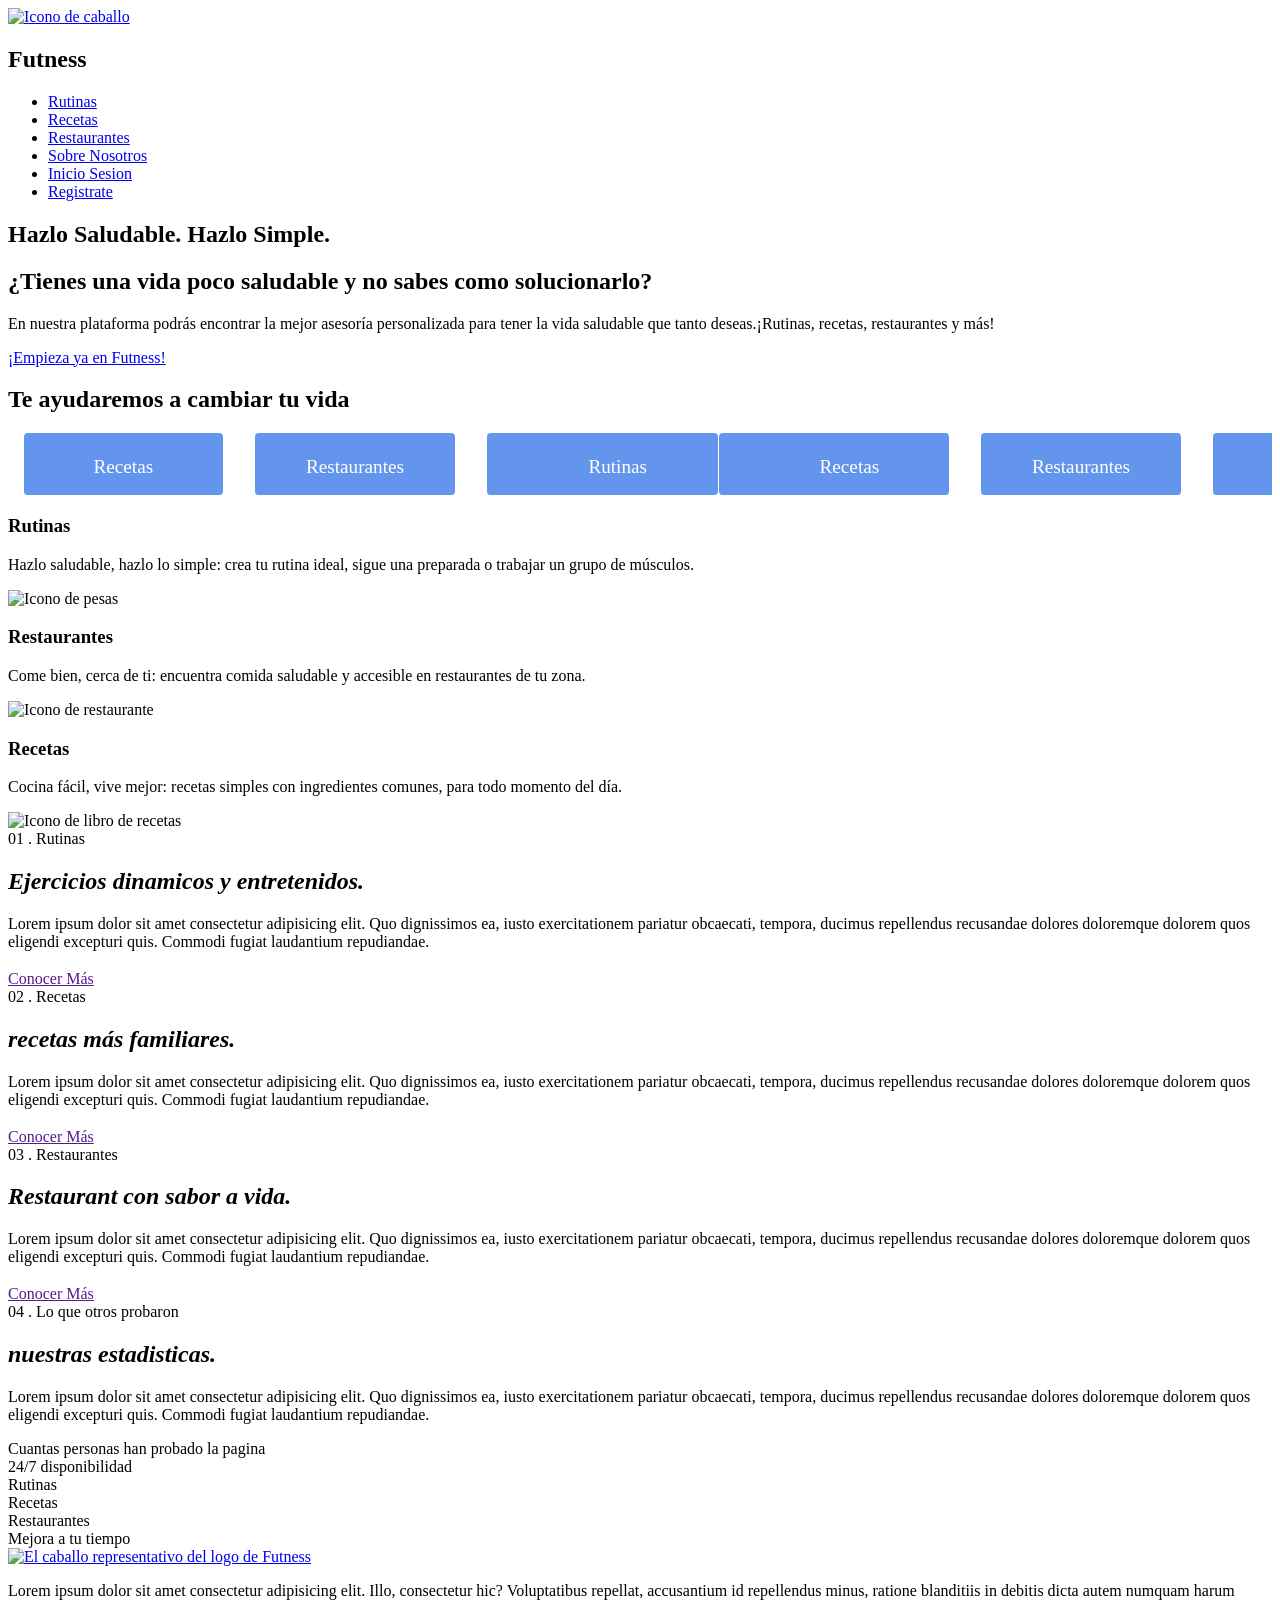
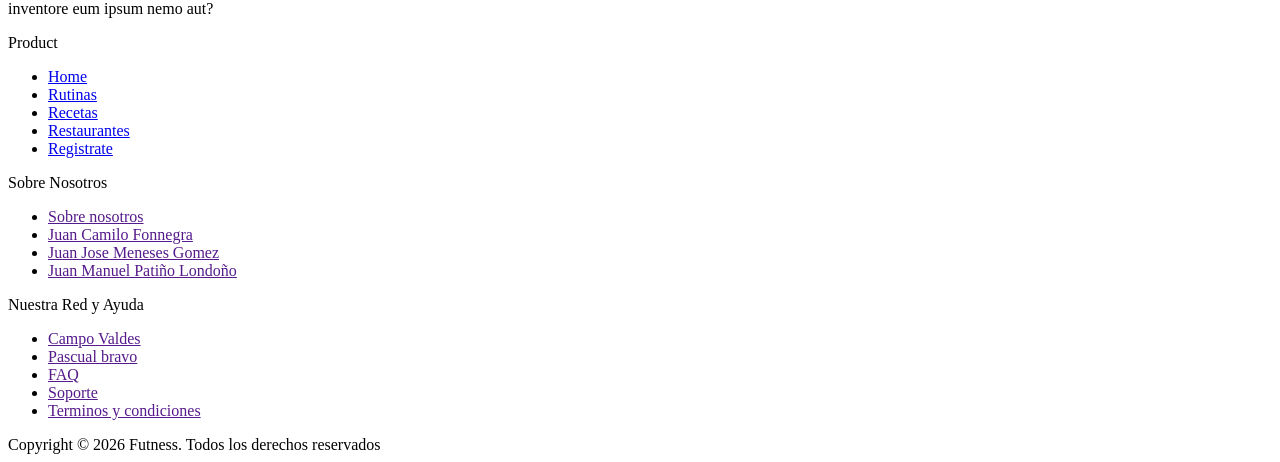
==== index.html @ 652195a5 "feat:añadidos de register se termino la pagina principal y un poco de css" ====
<!doctype html>
<html lang="es">

<head>
    <meta charset="UTF-8" />
    <meta name="viewport" content="width=device-width, initial-scale=1.0" />
    <title>Futness | Hazlo saludable. Hazlo simple.</title>
    <link rel="stylesheet" href="/Styles/global.css"/>
    <link rel="stylesheet" href="caroulseltest.css" />
</head>

<body>
    <header class="main--header">
        <div class="logo">
            <a href="index.html" class="img-logo"><img src="" alt="Icono de caballo" /></a>
            <h2 class="h2-logo">Futness</h2>
        </div>
        <div class="navbar--conteiner">
            <nav class="header--nav">
                <ul class="header--ul">
                    <li class="header--list-item">
                        <a href="#routines" class="header--link">Rutinas</a>
                    </li>
                    <li class="header--list-item">
                        <a href="#recipes" class="header--link">Recetas</a>
                    </li>
                    <li class="header--list-item">
                        <a href="#restaurant" class="header--link">Restaurantes</a>
                    </li>
                    <li class="header--list-item">
                        <a href="#" class="header--link">Sobre Nosotros</a>
                    </li>
                    <li class="header--list-item">
                        <a href="#" class="header--link">Inicio Sesion</a>
                    </li>
                    <li class="header--list-item">
                        <a href="register.html" class="header--link">Registrate</a>
                    </li>
                </ul>
            </nav>
        </div>
    </header>

    <main class="main">
        <section class="hero">
            <div class="hero--conteiner">
                <h1>Hazlo Saludable. Hazlo Simple.</h1>
                <h2 id="swich-question" class="hero--question">
                    ¿Tienes una vida poco saludable y no sabes como solucionarlo?
                </h2>
                <p class="hero--answer">
                    En nuestra plataforma podrás encontrar la mejor asesoría
                    personalizada para tener la vida saludable que tanto
                    deseas.¡Rutinas, recetas, restaurantes y más!
                </p>
                <a href="#" class="hero--register">¡Empieza ya en Futness!</a>
            </div>
            <div class="hero--img">
                <picture> </picture>
            </div>
        </section>

        <section class="features">
            <h2 class="features--title">Te ayudaremos a cambiar tu vida</h2>

            <div class="carousel--container">
                <ul class="carousel--group">
                    <li class="carousel--card">Rutinas</li>
                    <li class="carousel--card">Recetas</li>
                    <li class="carousel--card">Restaurantes</li>
                    <li class="carousel--card">Ejercicio</li>
                    <li class="carousel--card">Calma</li>
                </ul>

                <ul aria-hidden="true" class="carousel--group">
                    <li class="carousel--card">Rutinas</li>
                    <li class="carousel--card">Recetas</li>
                    <li class="carousel--card">Restaurantes</li>
                    <li class="carousel--card">Ejercicio</li>
                    <li class="carousel--card">Calma</li>
                </ul>

                <ul aria-hidden="true" class="carousel--group">
                    <li class="carousel--card">Rutinas</li>
                    <li class="carousel--card">Recetas</li>
                    <li class="carousel--card">Restaurantes</li>
                    <li class="carousel--card">Ejercicio</li>
                    <li class="carousel--card">Calma</li>
                </ul>
                
                <ul aria-hidden="true" class="carousel--group">
                    <li class="carousel--card">Rutinas</li>
                    <li class="carousel--card">Recetas</li>
                    <li class="carousel--card">Restaurantes</li>
                    <li class="carousel--card">Ejercicio</li>
                    <li class="carousel--card">Calma</li>
                </ul>
            </div>

            <article class="features--card">
                <div class="feature--conteiner">
                    <h3 class="feature--title">Rutinas</h3>
                    <p class="feature--description">
                        <span class="features--card_text-span">Hazlo saludable, hazlo lo simple:</span>
                        crea tu rutina ideal, sigue una preparada o trabajar un grupo de
                        músculos.
                    </p>
                    <div class="features--icon">
                        <img src="" alt="Icono de pesas" class="feature--img" />
                    </div>
                </div>
            </article>

            <article class="features--card">
                <div class="feature--conteiner">
                    <h3 class="feature--title">Restaurantes</h3>
                    <p class="feature--description">
                        <span class="features--card_text-span">Come bien, cerca de ti:</span>
                        encuentra comida saludable y accesible en restaurantes de tu zona.
                    </p>
                    <div class="features--icon">
                        <img src="" alt="Icono de restaurante" class="feature--img" />
                    </div>
                </div>
            </article>

            <article class="features--card">
                <div class="feature--conteiner">
                    <h3 class="feature--title">Recetas</h3>
                    <p class="feature--description">
                        <span class="features--card_text-span">Cocina fácil, vive mejor:</span>
                        recetas simples con ingredientes comunes, para todo momento del
                        día.
                    </p>
                    <div class="features--icon">
                        <img src="" alt="Icono de libro de recetas" class="feature--img" />
                    </div>
                </div>
            </article>
        </section>

        <section id="routines" class="Routines">
            <header class="header">
                <div class="title-content">
                    <span></span>
                    01 .
                    Rutinas
                </div>

                <div class="des-section">
                    <h2 class="subtitle">
                        <em>Ejercicios dinamicos y entretenidos.</em>
                    </h2>

                    <p>Lorem ipsum dolor sit amet consectetur adipisicing elit. Quo dignissimos ea, iusto exercitationem
                        pariatur obcaecati, tempora, ducimus repellendus recusandae dolores doloremque dolorem quos
                        eligendi excepturi quis. Commodi fugiat laudantium repudiandae.</p>
                </div>
            </header>

            <div class="content">
                <h3 class=""></h3>
                <a href="" class="link-section">Conocer Más</a>
                <picture>
                    <!-- Agregar imagines -->

                </picture>
            </div>
        </section>

        <section id="recipes" class="Recipes">
            <header class="header">
                <div class="title-content">
                    <span></span>
                    02 .
                    Recetas
                </div>

                <div class="des-section">
                    <h2 class="subtitle">
                        <em>recetas más familiares.</em>
                    </h2>

                    <p>Lorem ipsum dolor sit amet consectetur adipisicing elit. Quo dignissimos ea, iusto exercitationem
                        pariatur obcaecati, tempora, ducimus repellendus recusandae dolores doloremque dolorem quos
                        eligendi excepturi quis. Commodi fugiat laudantium repudiandae.</p>
                </div>
            </header>

            <div class="content">
                <h3 class=""></h3>
                <a href="" class="link-section">Conocer Más</a>
                <picture>
                    <!-- Agregar imagines -->

                </picture>
            </div>
        </section>

        <section id="restaurant" class="Restaurant">
            <header class="header">
                <div class="title-content">
                    <span></span>
                    03 .
                    Restaurantes
                </div>

                <div class="des-section">
                    <h2 class="subtitle">
                        <em>Restaurant con sabor a vida.</em>
                    </h2>

                    <p>Lorem ipsum dolor sit amet consectetur adipisicing elit. Quo dignissimos ea, iusto exercitationem
                        pariatur obcaecati, tempora, ducimus repellendus recusandae dolores doloremque dolorem quos
                        eligendi excepturi quis. Commodi fugiat laudantium repudiandae.</p>
                </div>
            </header>

            <div class="content">
                <h3 class=""></h3>
                <a href="" class="link-section">Conocer Más</a>
                <picture>
                    <!-- Agregar imagines -->
                </picture>
            </div>
        </section>

        <section id="stats" class="Stats">
            <header class="header">
                <div class="title-content">
                    <span></span>
                    04 .
                    Lo que otros probaron
                </div>

                <div class="recipes--des-section">
                    <h2 class="subtitle">
                        <em>nuestras estadisticas.</em>
                    </h2>

                    <p>Lorem ipsum dolor sit amet consectetur adipisicing elit. Quo dignissimos ea, iusto exercitationem
                        pariatur obcaecati, tempora, ducimus repellendus recusandae dolores doloremque dolorem quos
                        eligendi excepturi quis. Commodi fugiat laudantium repudiandae.</p>
                </div>
            </header>

            <div class="stats-grid">
                <div>Cuantas personas han probado la pagina</div>
                <div>24/7 disponibilidad</div>
                <div>Rutinas</div>
                <div>Recetas</div>
                <div>Restaurantes</div>
                <div>Mejora a tu tiempo</div>
            </div>
        </section>
    </main>

    <footer class="main--footer">
        <div class="footer--info">
            <div>
                <a href="index.html"><img src="" alt="El caballo representativo del logo de Futness"></a>
                <p>Lorem ipsum dolor sit amet consectetur adipisicing elit. Illo, consectetur hic? Voluptatibus
                    repellat, accusantium id repellendus minus, ratione blanditiis in debitis dicta autem numquam harum
                    inventore eum ipsum nemo aut?</p>
            </div>
            <div>
                <p>Product</p>
                <ul>
                    <li><a href="#top">Home</a></li>
                    <li><a href="#routines">Rutinas</a></li>
                    <li><a href="#recipes">Recetas</a></li>
                    <li><a href="#restaurant">Restaurantes</a></li>
                    <li><a href="register.html">Registrate</a></li>
                </ul>
            </div>
            <div>
                <p>Sobre Nosotros</p>
                <ul>
                    <li><a href="">Sobre nosotros</a></li>
                    <li><a href="">Juan Camilo Fonnegra</a></li>
                    <li><a href="">Juan Jose Meneses Gomez</a></li>
                    <li><a href="">Juan Manuel Patiño Londoño</a></li>
                </ul>
            </div>
            <div>
                <p>Nuestra Red y Ayuda</p>
                <ul>
                    <li><a href="">Campo Valdes</a></li>
                    <li><a href="">Pascual bravo</a></li>
                    <li><a href="">FAQ</a></li>
                    <li><a href="">Soporte</a></li>
                    <li><a href="">Terminos y condiciones</a></li>
                </ul>
            </div>
        </div>
        <div class="footer--copyright">Copyright © 2026 Futness. Todos los derechos reservados</div>
    </footer>
</body>

</html>
---- caroulseltest.css ----
html{
    scroll-behavior: smooth;
}

.carousel--container{
    margin: 20px auto;
    width: 100%;
    display: flex;
    overflow-x: auto;
}

.carousel--container::-webkit-scrollbar {
    display: none;
}

.carousel--group{
    display: flex;
    align-items: center;
    justify-content: center;
    gap: 2em;
    margin: 0;
    padding: 0;
    animation: spin 30s linear infinite;
    padding-right: 2em;
}

.carousel--card{
    flex: 0 0 8em;
    display: block;
    height: .8em;
    padding: 1.2em;
    background-color: cornflowerblue;
    font-size: 1.2em;
    border-radius: .2em;
    text-align: center;
    align-items: center;
    color: white;
}

@keyframes spin {
    0% {
        transform: translateX(0);
    }
    100% {
        transform: translateX(-100%);
    }
}
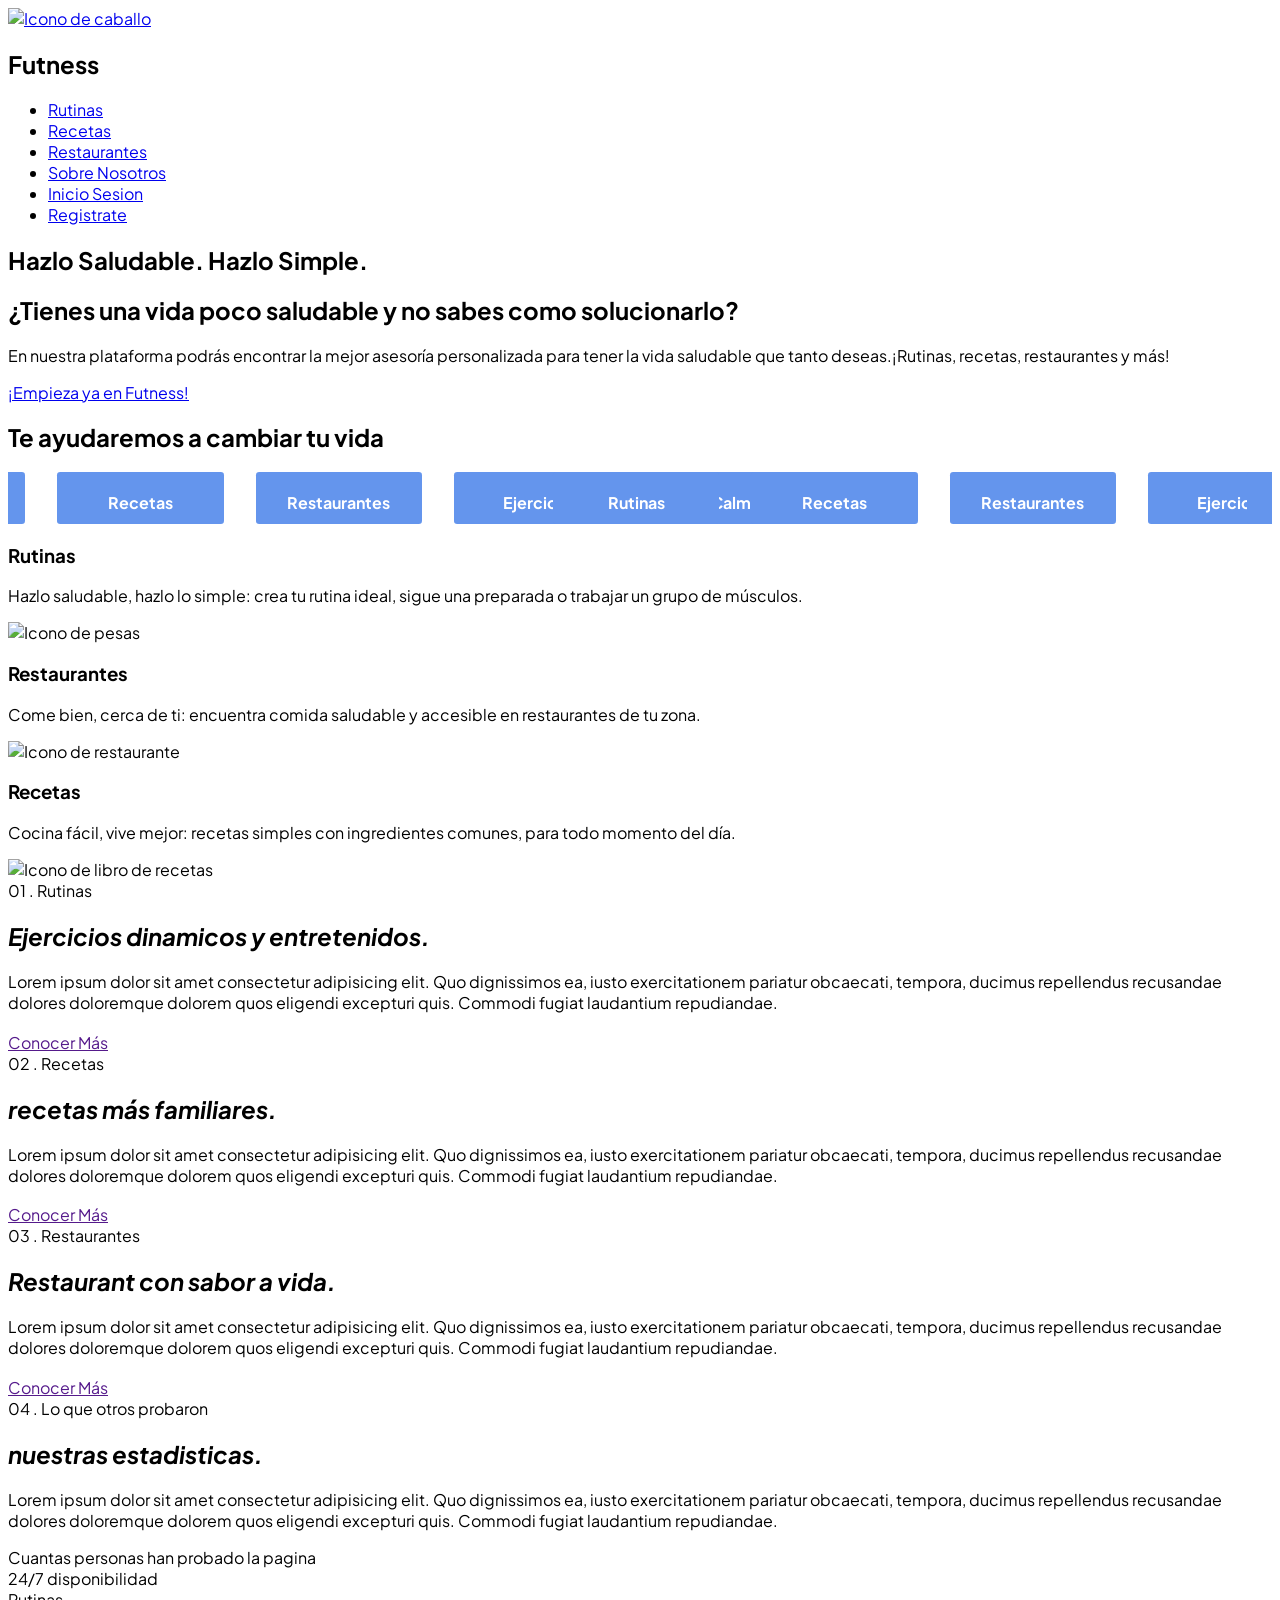
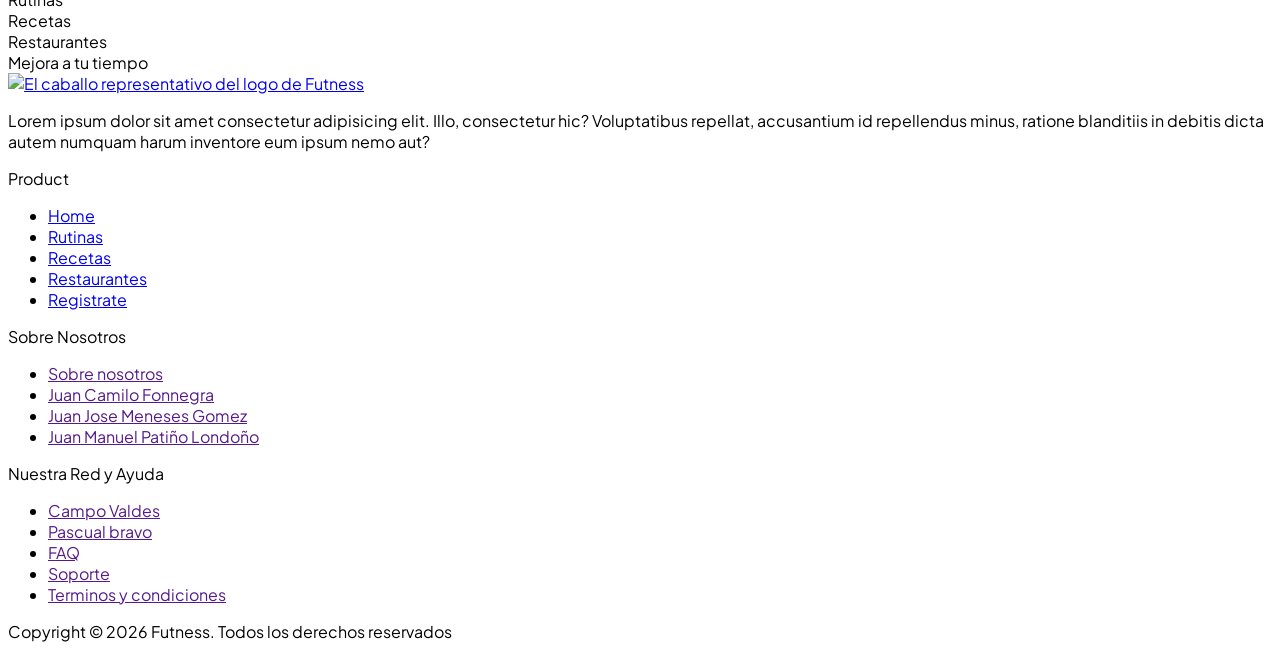
==== commit 58afecf2: "feat: terminar login" ====
--- a/index.html
+++ b/index.html
@@ -31,7 +31,7 @@
                         <a href="#" class="header--link">Sobre Nosotros</a>
                     </li>
                     <li class="header--list-item">
-                        <a href="#" class="header--link">Inicio Sesion</a>
+                        <a href="login.html" class="header--link">Inicio Sesion</a>
                     </li>
                     <li class="header--list-item">
                         <a href="register.html" class="header--link">Registrate</a>
@@ -53,7 +53,7 @@
                     personalizada para tener la vida saludable que tanto
                     deseas.¡Rutinas, recetas, restaurantes y más!
                 </p>
-                <a href="#" class="hero--register">¡Empieza ya en Futness!</a>
+                <a href="register.html" class="hero--register">¡Empieza ya en Futness!</a>
             </div>
             <div class="hero--img">
                 <picture> </picture>
--- a/Styles/global.css
+++ b/Styles/global.css
@@ -0,0 +1,6 @@
+@import url('https://fonts.googleapis.com/css2?family=Plus+Jakarta+Sans:ital,wght@0,200..800;1,200..800&family=Tajawal:wght@200;300;400;500;700;800;900&display=swap');
+
+*{
+    box-sizing: border-box;
+    font-family: 'Plus Jakarta Sans';
+}
--- a/caroulseltest.css
+++ b/caroulseltest.css
@@ -30,11 +30,13 @@
     height: .8em;
     padding: 1.2em;
     background-color: cornflowerblue;
-    font-size: 1.2em;
+    font-size: 1em;
     border-radius: .2em;
     text-align: center;
     align-items: center;
     color: white;
+    box-sizing: content-box;
+    font-weight: bold;
 }
 
 @keyframes spin {
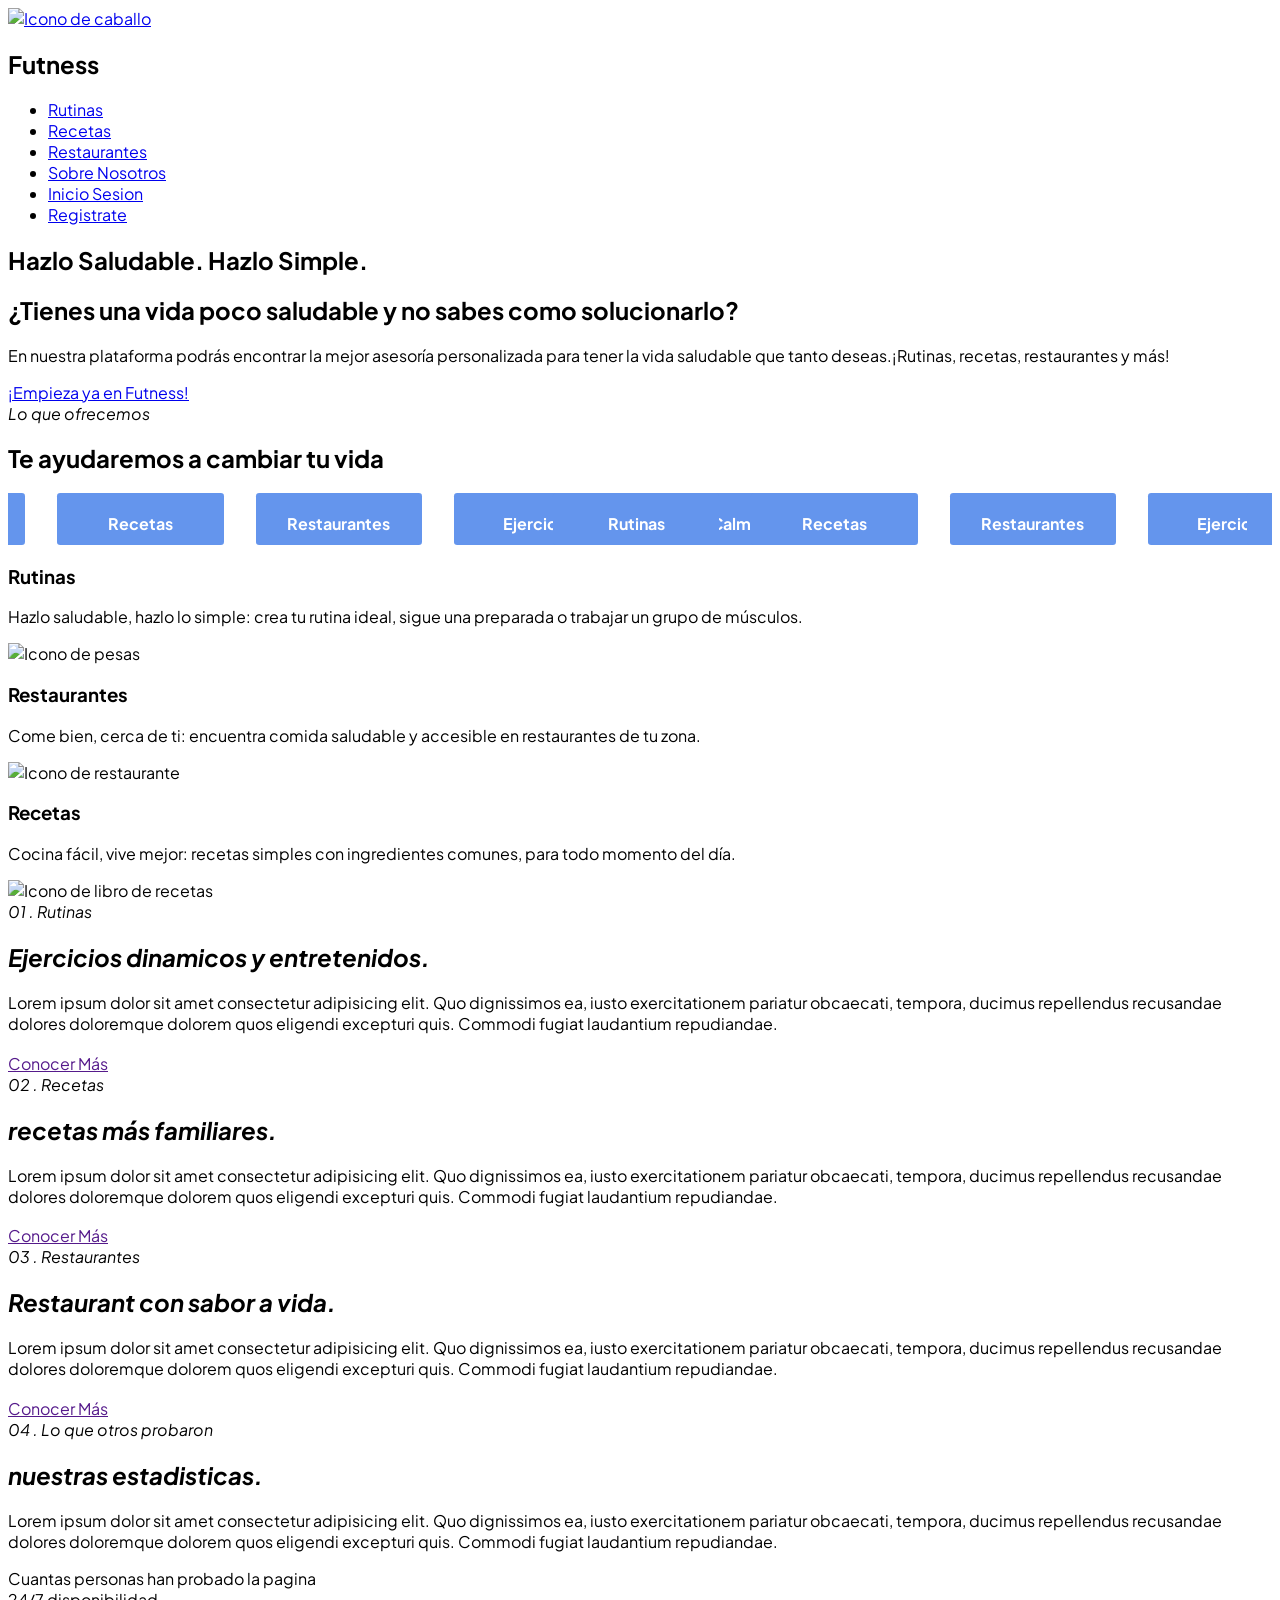
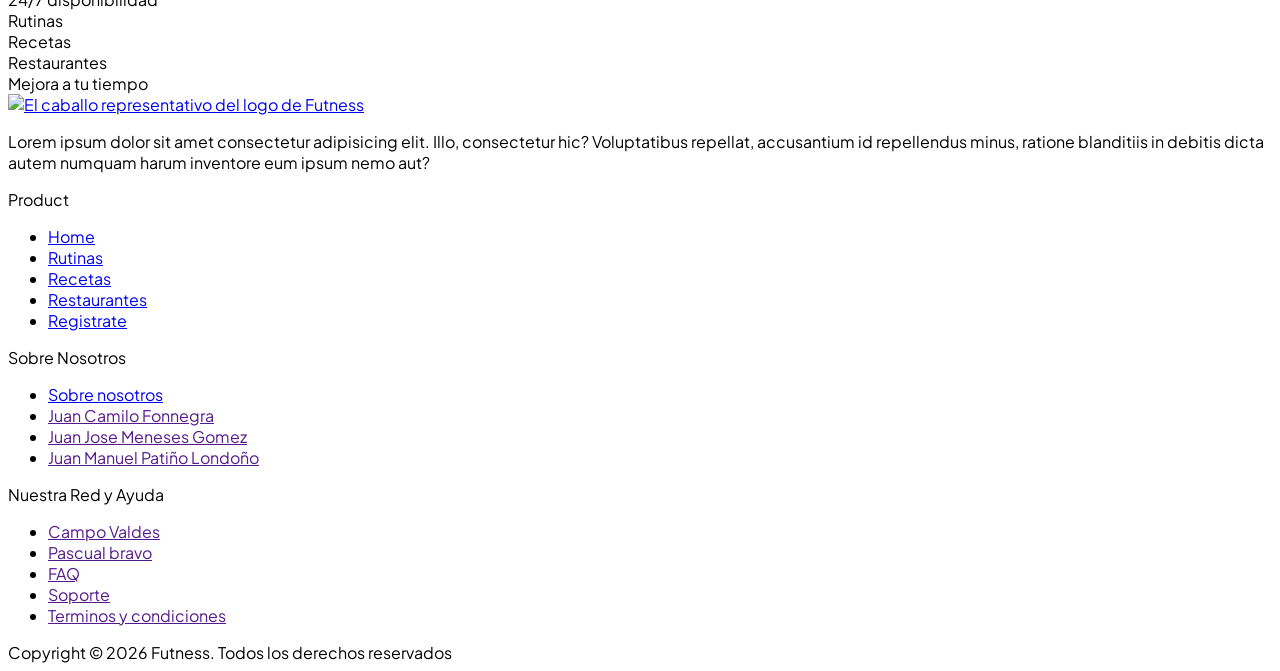
==== commit c6bb279e: "feat: cree una carpeta de proyectos base el html de nosotros y actualizar el index" ====
--- a/index.html
+++ b/index.html
@@ -5,7 +5,7 @@
     <meta charset="UTF-8" />
     <meta name="viewport" content="width=device-width, initial-scale=1.0" />
     <title>Futness | Hazlo saludable. Hazlo simple.</title>
-    <link rel="stylesheet" href="/Styles/global.css"/>
+    <link rel="stylesheet" href="/Styles/global.css" />
     <link rel="stylesheet" href="caroulseltest.css" />
 </head>
 
@@ -28,7 +28,7 @@
                         <a href="#restaurant" class="header--link">Restaurantes</a>
                     </li>
                     <li class="header--list-item">
-                        <a href="#" class="header--link">Sobre Nosotros</a>
+                        <a href="about.html" class="header--link">Sobre Nosotros</a>
                     </li>
                     <li class="header--list-item">
                         <a href="login.html" class="header--link">Inicio Sesion</a>
@@ -61,6 +61,13 @@
         </section>
 
         <section class="features">
+            <div class="title-content">
+                <span></span>
+                <em>
+                    Lo que ofrecemos
+                </em>
+            </div>
+
             <h2 class="features--title">Te ayudaremos a cambiar tu vida</h2>
 
             <div class="carousel--container">
@@ -87,7 +94,7 @@
                     <li class="carousel--card">Ejercicio</li>
                     <li class="carousel--card">Calma</li>
                 </ul>
-                
+
                 <ul aria-hidden="true" class="carousel--group">
                     <li class="carousel--card">Rutinas</li>
                     <li class="carousel--card">Recetas</li>
@@ -143,8 +150,10 @@
             <header class="header">
                 <div class="title-content">
                     <span></span>
-                    01 .
-                    Rutinas
+                    <em>
+                        01 .
+                        Rutinas
+                    </em>
                 </div>
 
                 <div class="des-section">
@@ -172,8 +181,10 @@
             <header class="header">
                 <div class="title-content">
                     <span></span>
-                    02 .
-                    Recetas
+                    <em>
+                        02 .
+                        Recetas
+                    </em>
                 </div>
 
                 <div class="des-section">
@@ -201,8 +212,10 @@
             <header class="header">
                 <div class="title-content">
                     <span></span>
-                    03 .
-                    Restaurantes
+                    <em>
+                        03 .
+                        Restaurantes
+                    </em>
                 </div>
 
                 <div class="des-section">
@@ -229,8 +242,10 @@
             <header class="header">
                 <div class="title-content">
                     <span></span>
-                    04 .
-                    Lo que otros probaron
+                    <em>
+                        04 .
+                        Lo que otros probaron
+                    </em>
                 </div>
 
                 <div class="recipes--des-section">
@@ -253,6 +268,10 @@
                 <div>Mejora a tu tiempo</div>
             </div>
         </section>
+
+        <section class="how-it-works">
+
+        </section>
     </main>
 
     <footer class="main--footer">
@@ -263,6 +282,7 @@
                     repellat, accusantium id repellendus minus, ratione blanditiis in debitis dicta autem numquam harum
                     inventore eum ipsum nemo aut?</p>
             </div>
+
             <div>
                 <p>Product</p>
                 <ul>
@@ -273,15 +293,17 @@
                     <li><a href="register.html">Registrate</a></li>
                 </ul>
             </div>
+
             <div>
                 <p>Sobre Nosotros</p>
                 <ul>
-                    <li><a href="">Sobre nosotros</a></li>
+                    <li><a href="about.html">Sobre nosotros</a></li>
                     <li><a href="">Juan Camilo Fonnegra</a></li>
                     <li><a href="">Juan Jose Meneses Gomez</a></li>
                     <li><a href="">Juan Manuel Patiño Londoño</a></li>
                 </ul>
             </div>
+
             <div>
                 <p>Nuestra Red y Ayuda</p>
                 <ul>
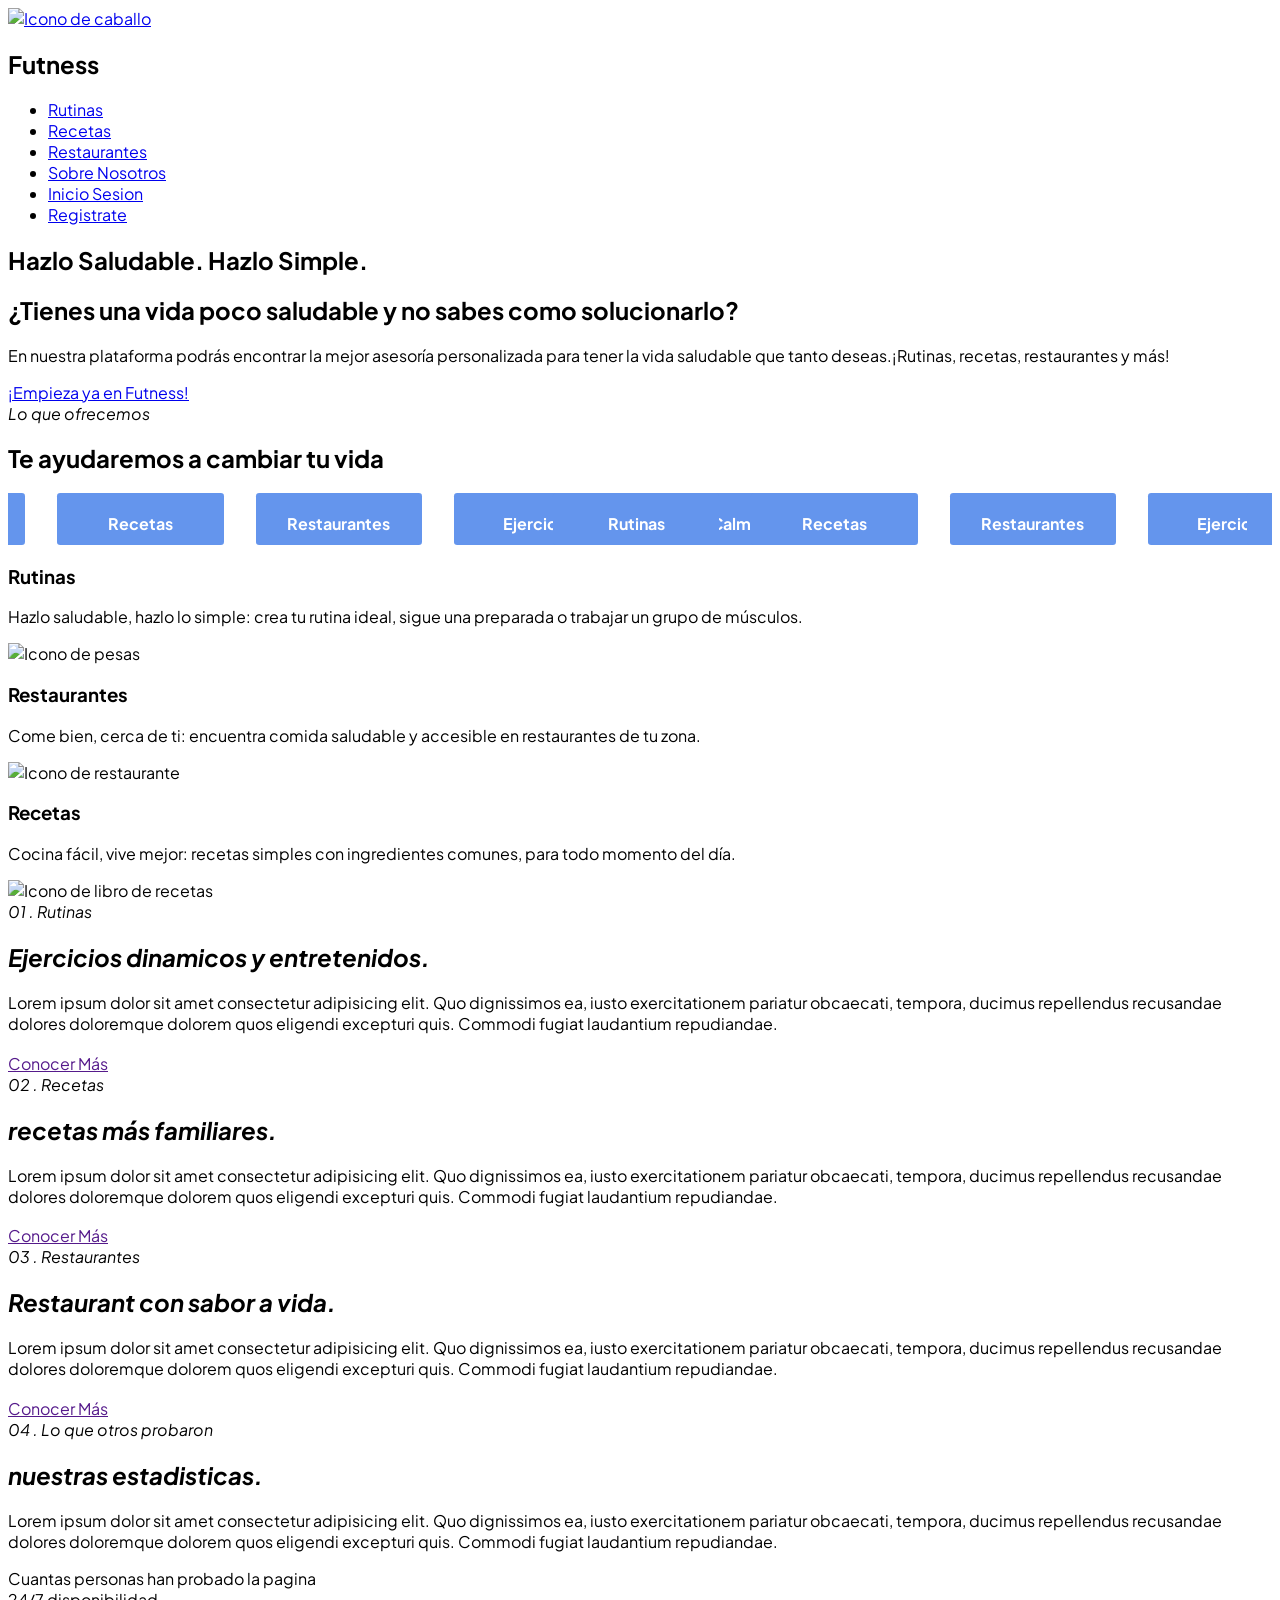
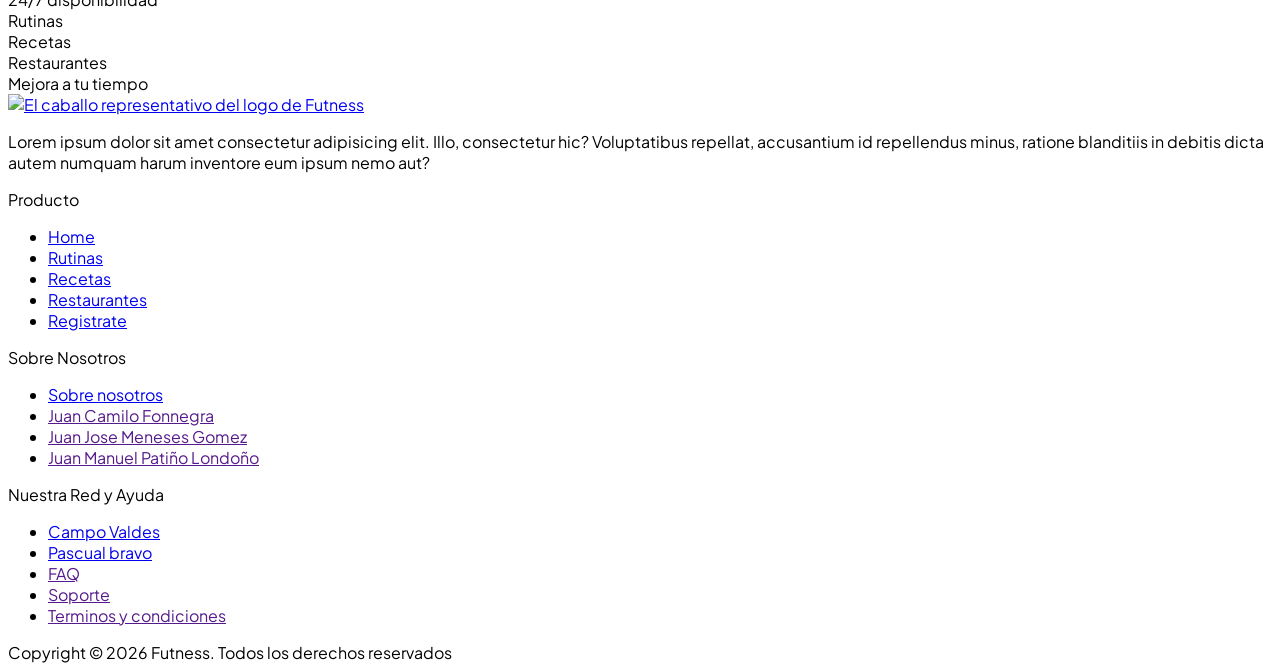
==== commit da68fcfa: "desarrollo tarjetas de presentacion" ====
--- a/index.html
+++ b/index.html
@@ -284,7 +284,7 @@
             </div>
 
             <div>
-                <p>Product</p>
+                <p>Producto</p>
                 <ul>
                     <li><a href="#top">Home</a></li>
                     <li><a href="#routines">Rutinas</a></li>
@@ -307,8 +307,8 @@
             <div>
                 <p>Nuestra Red y Ayuda</p>
                 <ul>
-                    <li><a href="">Campo Valdes</a></li>
-                    <li><a href="">Pascual bravo</a></li>
+                    <li><a href="https://www.iecampovaldes.edu.co/" target="_blank">Campo Valdes</a></li>
+                    <li><a href="https://pascualbravo.edu.co/new_pits/alianzas-publicas-y-privadas/media-tecnica/" target="_blank">Pascual bravo</a></li>
                     <li><a href="">FAQ</a></li>
                     <li><a href="">Soporte</a></li>
                     <li><a href="">Terminos y condiciones</a></li>
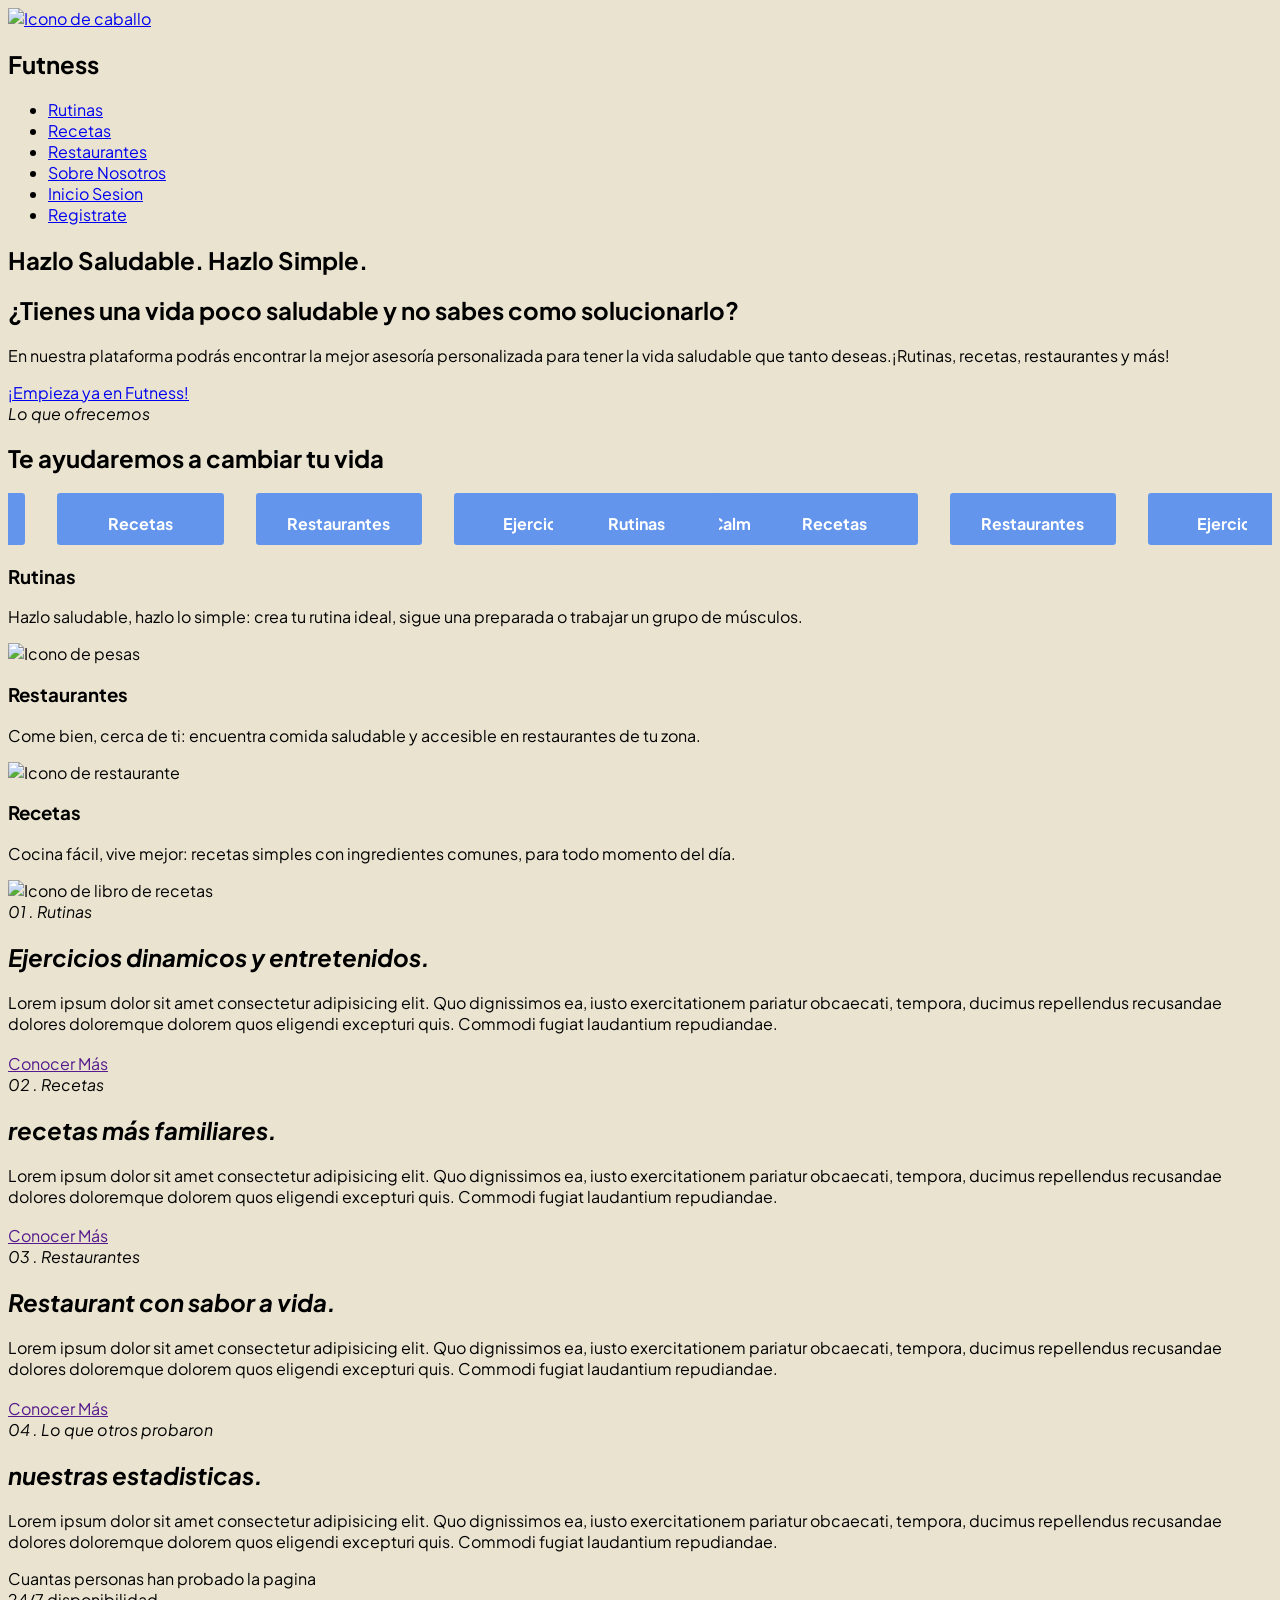
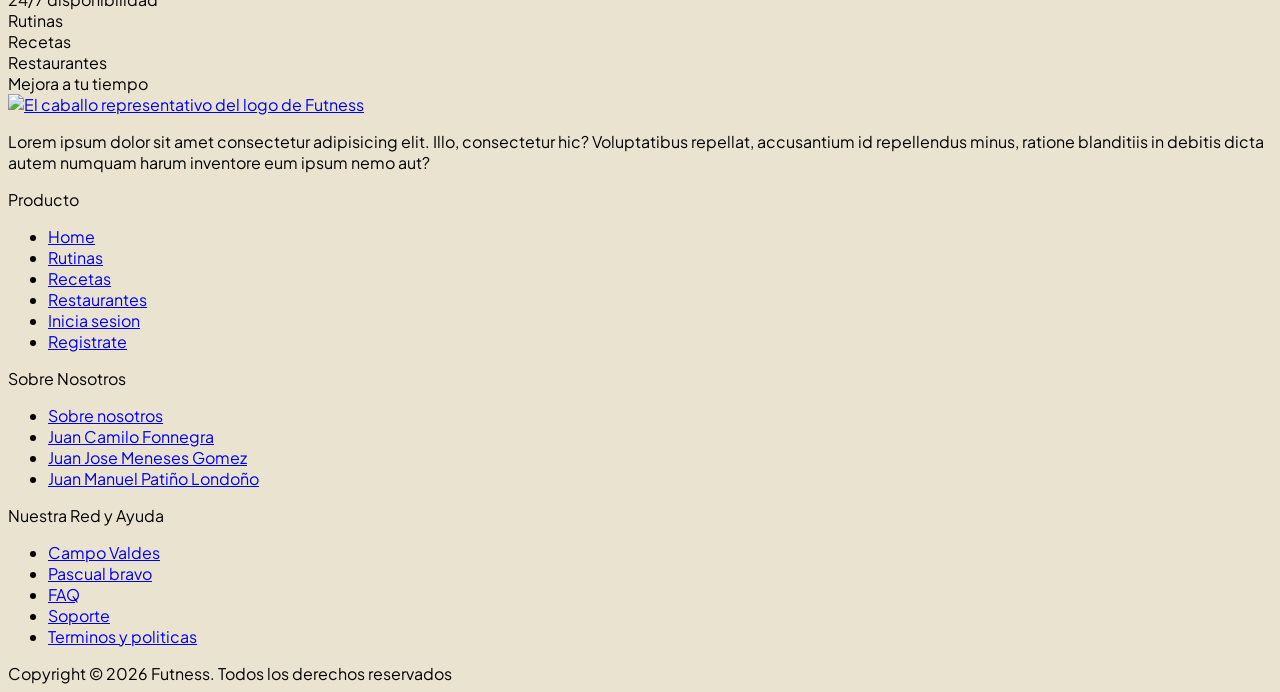
==== commit a253894f: "feat: termino el desarrollo de createaccount para el registro todal del usuario" ====
--- a/index.html
+++ b/index.html
@@ -290,6 +290,7 @@
                     <li><a href="#routines">Rutinas</a></li>
                     <li><a href="#recipes">Recetas</a></li>
                     <li><a href="#restaurant">Restaurantes</a></li>
+                    <li><a href="login.html">Inicia sesion</a></li>
                     <li><a href="register.html">Registrate</a></li>
                 </ul>
             </div>
@@ -298,9 +299,9 @@
                 <p>Sobre Nosotros</p>
                 <ul>
                     <li><a href="about.html">Sobre nosotros</a></li>
-                    <li><a href="">Juan Camilo Fonnegra</a></li>
-                    <li><a href="">Juan Jose Meneses Gomez</a></li>
-                    <li><a href="">Juan Manuel Patiño Londoño</a></li>
+                    <li><a href="about.html#jc">Juan Camilo Fonnegra</a></li>
+                    <li><a href="about.html#jj">Juan Jose Meneses Gomez</a></li>
+                    <li><a href="about.html#jm">Juan Manuel Patiño Londoño</a></li>
                 </ul>
             </div>
 
@@ -309,9 +310,9 @@
                 <ul>
                     <li><a href="https://www.iecampovaldes.edu.co/" target="_blank">Campo Valdes</a></li>
                     <li><a href="https://pascualbravo.edu.co/new_pits/alianzas-publicas-y-privadas/media-tecnica/" target="_blank">Pascual bravo</a></li>
-                    <li><a href="">FAQ</a></li>
-                    <li><a href="">Soporte</a></li>
-                    <li><a href="">Terminos y condiciones</a></li>
+                    <li><a href="about.html#faq">FAQ</a></li>
+                    <li><a href="about.html#support">Soporte</a></li>
+                    <li><a href="terms.html">Terminos y politicas</a></li>
                 </ul>
             </div>
         </div>
--- a/Styles/global.css
+++ b/Styles/global.css
@@ -3,4 +3,12 @@
 *{
     box-sizing: border-box;
     font-family: 'Plus Jakarta Sans';
+}
+
+html{
+    scroll-behavior: smooth;
+}
+
+body{
+    background-color: #e9e3d0;
 }
--- a/caroulseltest.css
+++ b/caroulseltest.css
@@ -1,7 +1,3 @@
-html{
-    scroll-behavior: smooth;
-}
-
 .carousel--container{
     margin: 20px auto;
     width: 100%;
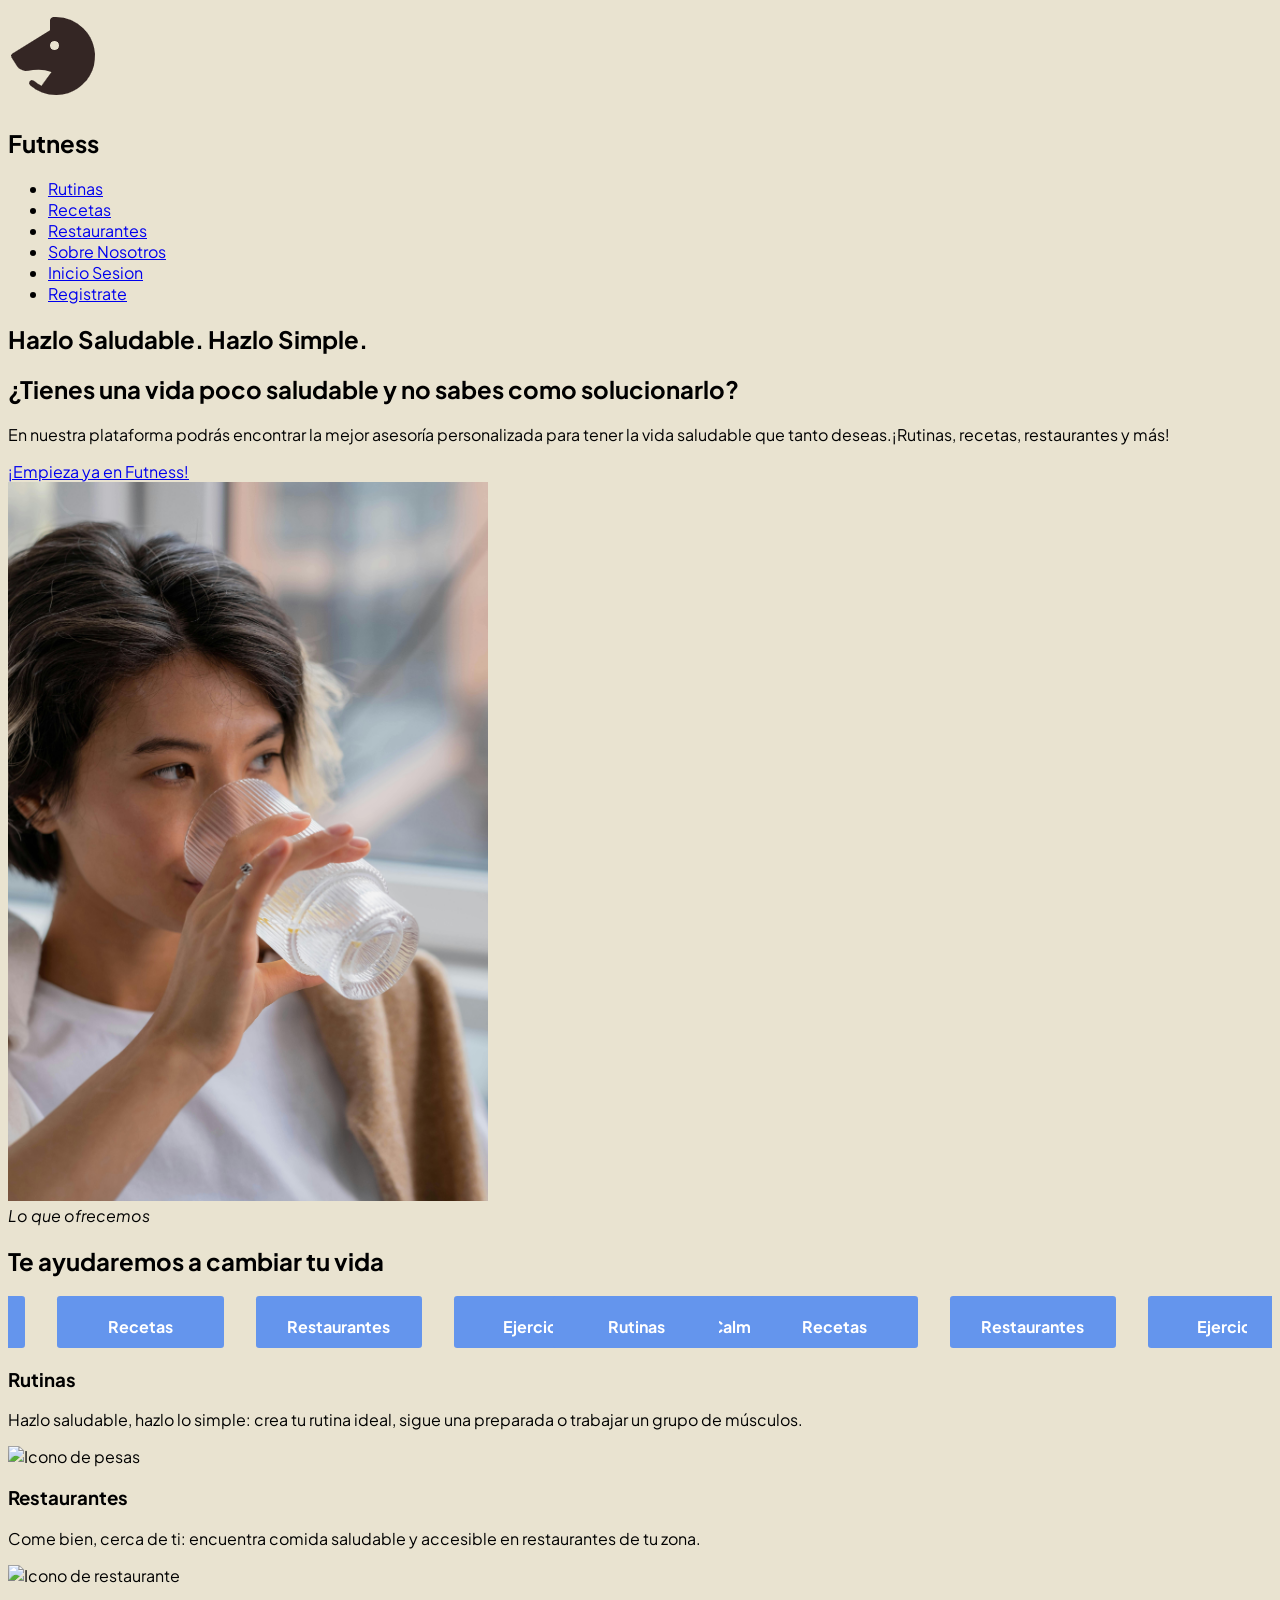
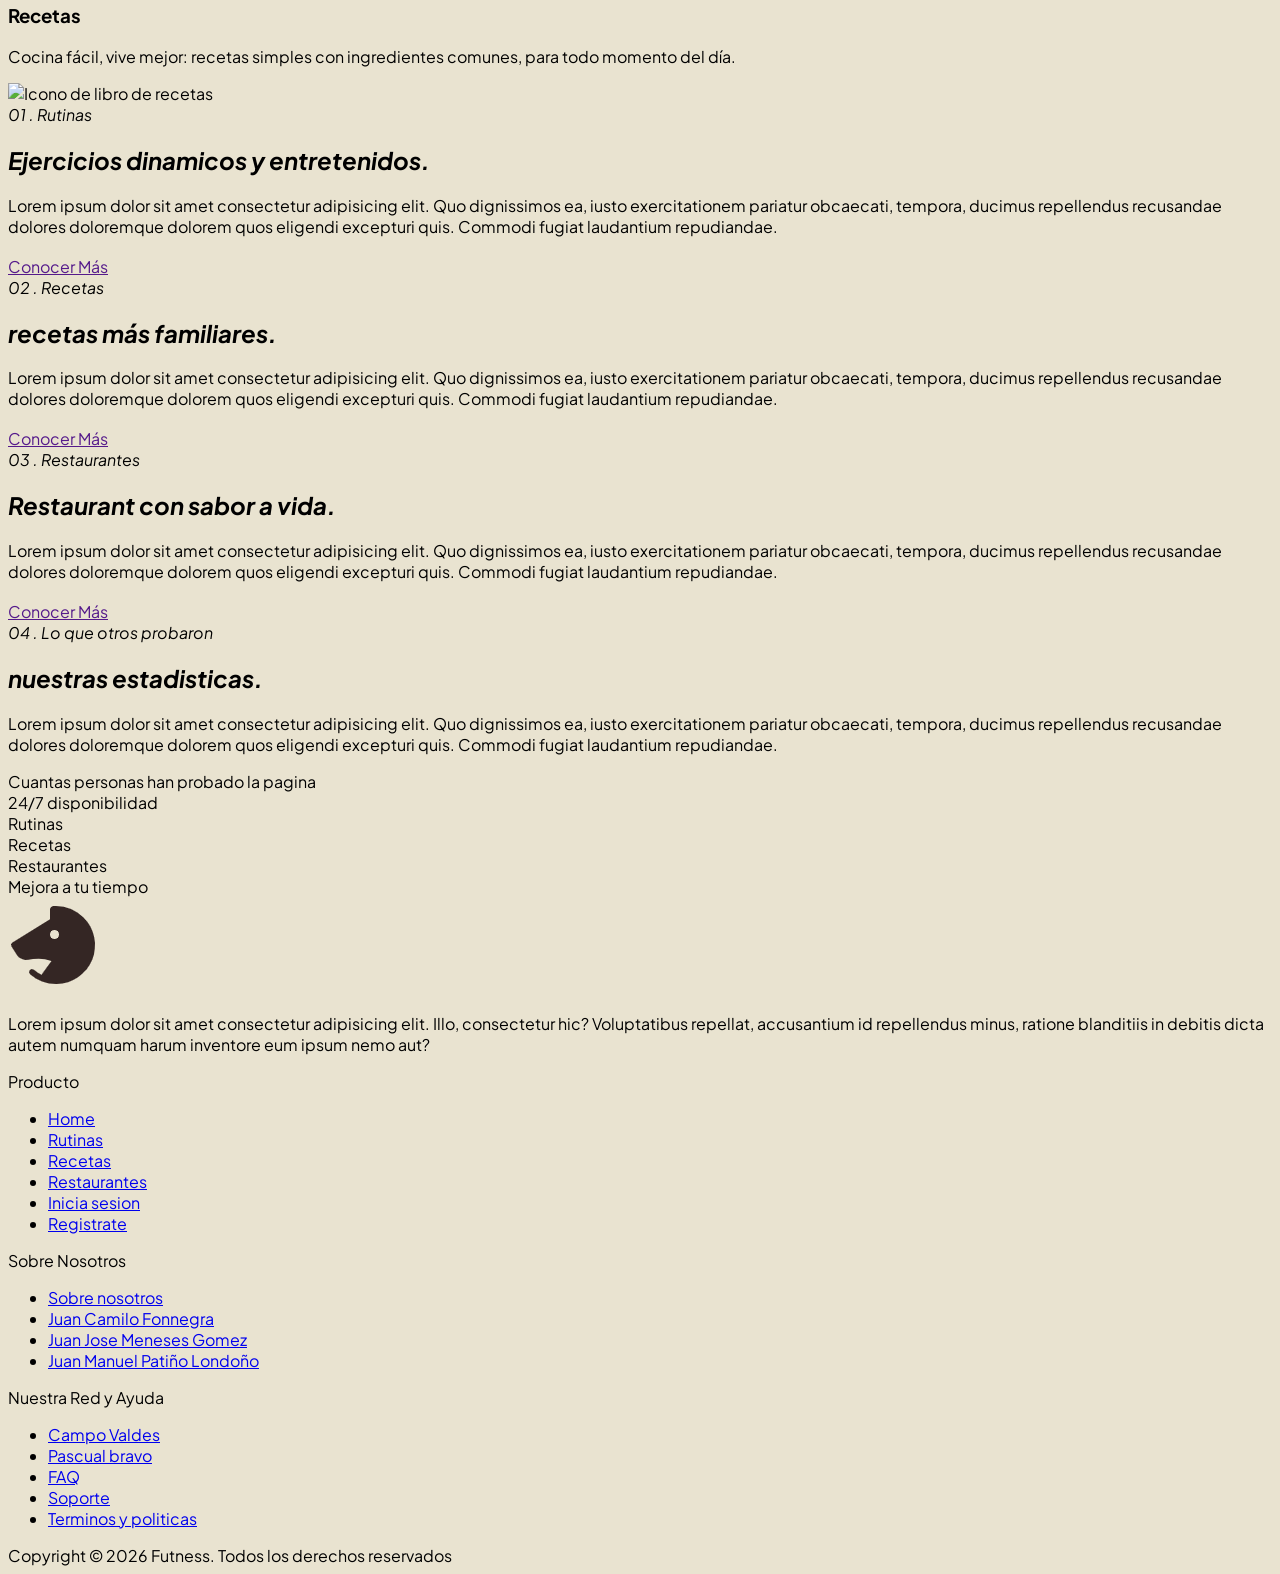
==== commit 6ae131f9: "feat: todo lo hecho en vaciones" ====
--- a/index.html
+++ b/index.html
@@ -5,19 +5,20 @@
     <meta charset="UTF-8" />
     <meta name="viewport" content="width=device-width, initial-scale=1.0" />
     <title>Futness | Hazlo saludable. Hazlo simple.</title>
+    <link rel="icon" href="Assets/Imagenes/icon.png">
     <link rel="stylesheet" href="/Styles/global.css" />
-    <link rel="stylesheet" href="caroulseltest.css" />
+    <link rel="stylesheet" href="/Styles/caroulseltest.css" />
 </head>
 
 <body>
     <header class="main--header">
         <div class="logo">
-            <a href="index.html" class="img-logo"><img src="" alt="Icono de caballo" /></a>
+            <a href="index.html" class="img-logo"><img src="Assets/Imagenes/icon.png" alt="Icono de caballo" /></a>
             <h2 class="h2-logo">Futness</h2>
         </div>
         <div class="navbar--conteiner">
             <nav class="header--nav">
-                <ul class="header--ul">
+                <ul class="header--ul"> 
                     <li class="header--list-item">
                         <a href="#routines" class="header--link">Rutinas</a>
                     </li>
@@ -56,7 +57,7 @@
                 <a href="register.html" class="hero--register">¡Empieza ya en Futness!</a>
             </div>
             <div class="hero--img">
-                <picture> </picture>
+                <img src="Assets/Imagenes/pexels-ron-lach-7787196.jpg" alt="Mujer tomando agua" style="width: 480px;">
             </div>
         </section>
 
@@ -277,7 +278,7 @@
     <footer class="main--footer">
         <div class="footer--info">
             <div>
-                <a href="index.html"><img src="" alt="El caballo representativo del logo de Futness"></a>
+                <a href="index.html"><img src="Assets/Imagenes/icon.png" alt="El caballo representativo del logo de Futness"></a>
                 <p>Lorem ipsum dolor sit amet consectetur adipisicing elit. Illo, consectetur hic? Voluptatibus
                     repellat, accusantium id repellendus minus, ratione blanditiis in debitis dicta autem numquam harum
                     inventore eum ipsum nemo aut?</p>
--- a/Styles/caroulseltest.css
+++ b/Styles/caroulseltest.css
@@ -0,0 +1,45 @@
+.carousel--container{
+    margin: 20px auto;
+    width: 100%;
+    display: flex;
+    overflow-x: auto;
+}
+
+.carousel--container::-webkit-scrollbar {
+    display: none;
+}
+
+.carousel--group{
+    display: flex;
+    align-items: center;
+    justify-content: center;
+    gap: 2em;
+    margin: 0;
+    padding: 0;
+    animation: spin 30s linear infinite;
+    padding-right: 2em;
+}
+
+.carousel--card{
+    flex: 0 0 8em;
+    display: block;
+    height: .8em;
+    padding: 1.2em;
+    background-color: cornflowerblue;
+    font-size: 1em;
+    border-radius: .2em;
+    text-align: center;
+    align-items: center;
+    color: white;
+    box-sizing: content-box;
+    font-weight: bold;
+}
+
+@keyframes spin {
+    0% {
+        transform: translateX(0);
+    }
+    100% {
+        transform: translateX(-100%);
+    }
+}
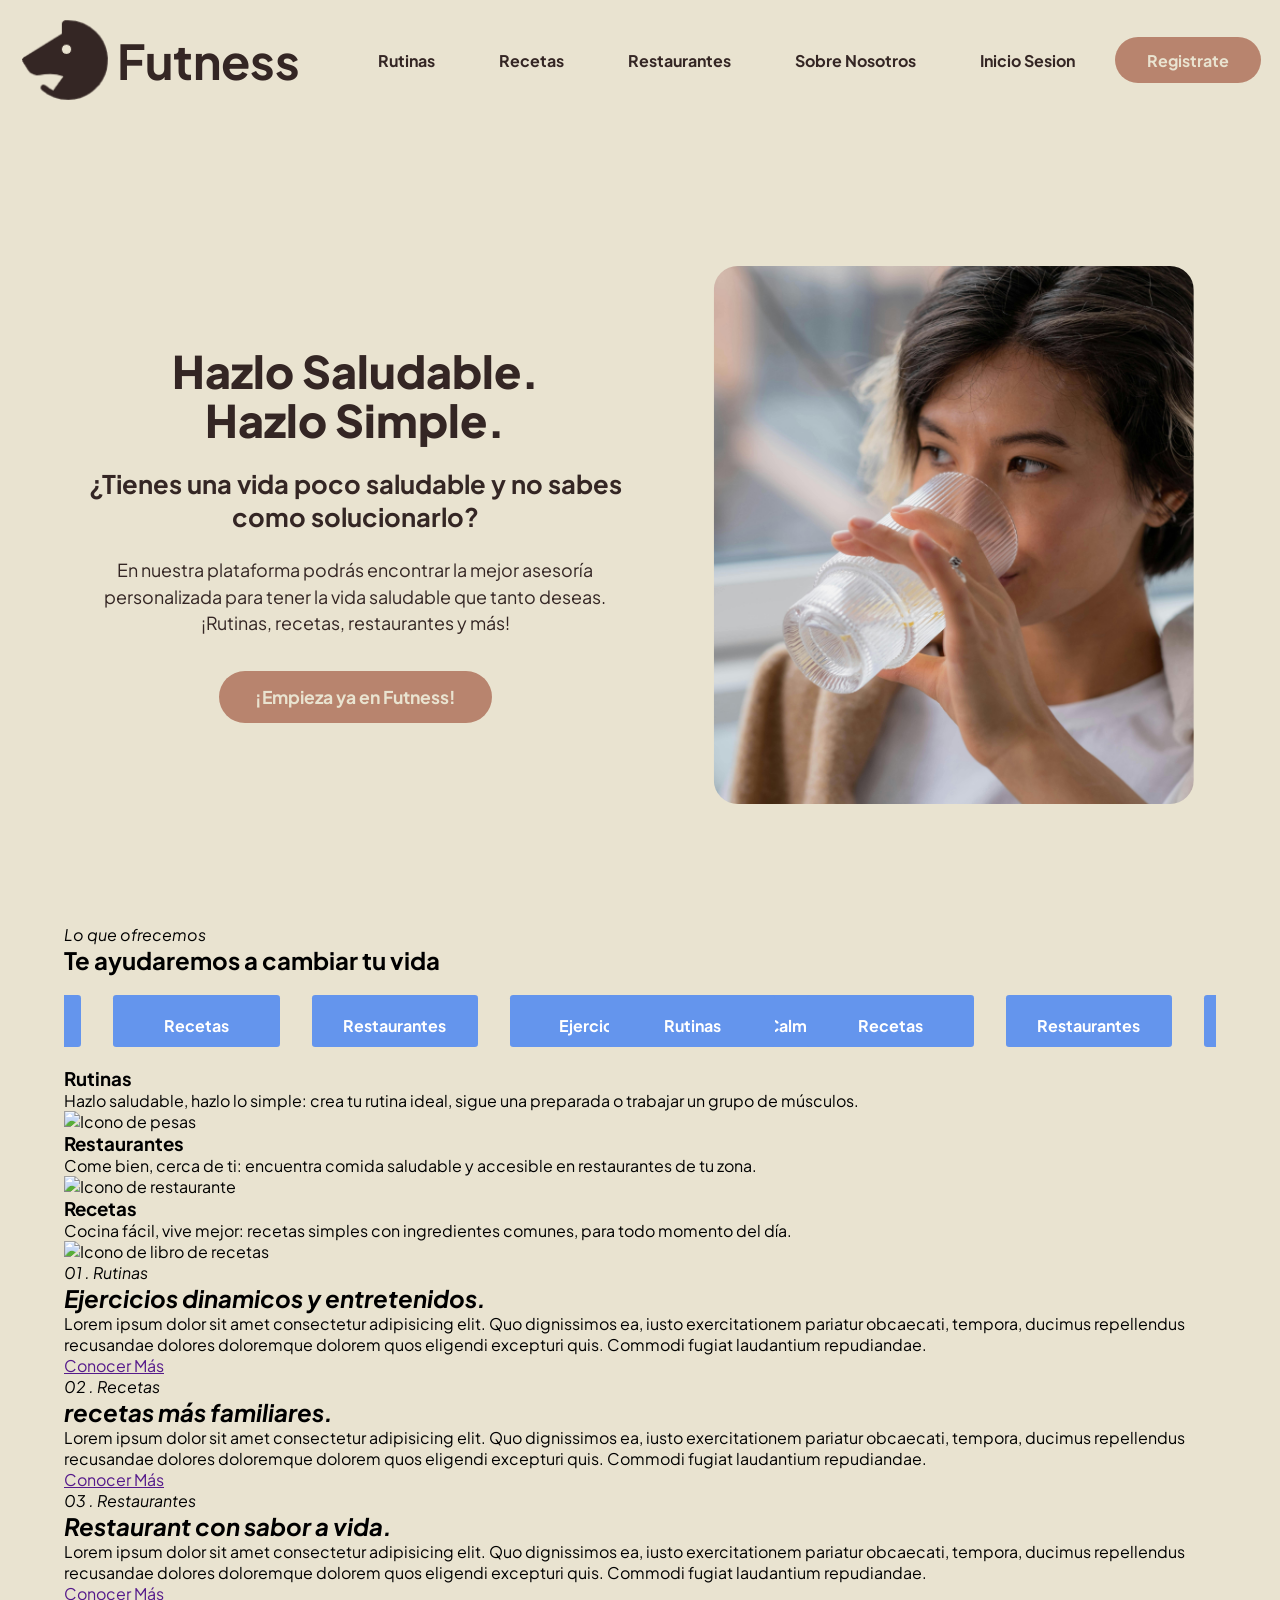
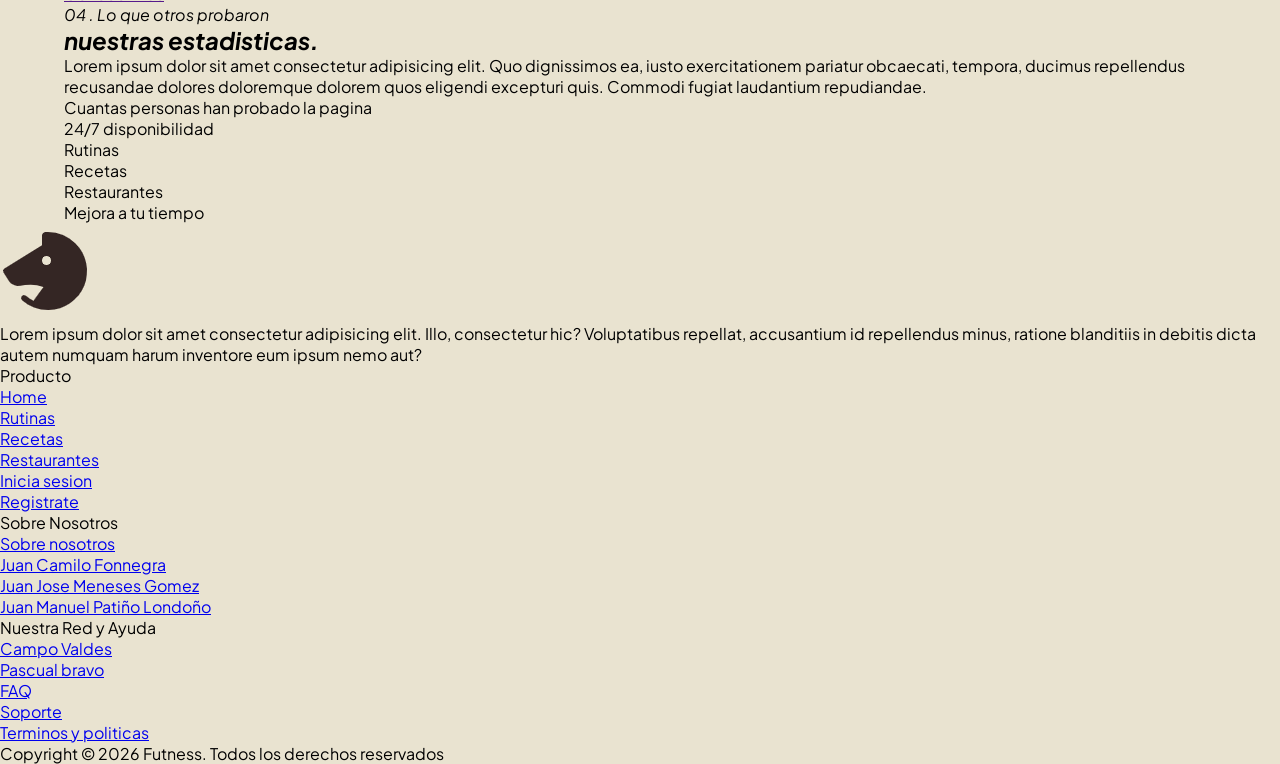
==== commit 5814af3c: "pre expo" ====
--- a/index.html
+++ b/index.html
@@ -8,13 +8,13 @@
     <link rel="icon" href="Assets/Imagenes/icon.png">
     <link rel="stylesheet" href="/Styles/global.css" />
     <link rel="stylesheet" href="/Styles/caroulseltest.css" />
+    <link rel="stylesheet" href="/Styles/page/index.css">
 </head>
 
 <body>
-    <header class="main--header">
+    <header class="main--header" id="main--header">
         <div class="logo">
-            <a href="index.html" class="img-logo"><img src="Assets/Imagenes/icon.png" alt="Icono de caballo" /></a>
-            <h2 class="h2-logo">Futness</h2>
+            <a href="index.html" class="img-logo"><img src="Assets/Imagenes/icon.png" alt="Icono de caballo" /> <h2 class="h2-logo">Futness</h2> </a>
         </div>
         <div class="navbar--conteiner">
             <nav class="header--nav">
@@ -34,7 +34,7 @@
                     <li class="header--list-item">
                         <a href="login.html" class="header--link">Inicio Sesion</a>
                     </li>
-                    <li class="header--list-item">
+                    <li class="header--list-item register--btn">
                         <a href="register.html" class="header--link">Registrate</a>
                     </li>
                 </ul>
@@ -319,6 +319,7 @@
         </div>
         <div class="footer--copyright">Copyright © 2026 Futness. Todos los derechos reservados</div>
     </footer>
+    <script src="/script/index.js"></script>
 </body>
 
 </html>
--- a/Styles/global.css
+++ b/Styles/global.css
@@ -11,4 +11,91 @@
 
 body{
     background-color: #e9e3d0;
+}
+
+/* HEADER */ 
+
+.main--header {
+    position: sticky;
+    top: 0;
+    width: 100%;
+    z-index: 1000;
+    display: flex;
+    justify-content: space-between;
+    align-items: center;
+    padding: 0.7rem 1.5%;
+    margin-bottom: 1.5em;
+    background-color: transparent;
+    transition: 0.3s;
+}
+
+.logo a{
+    display: flex;
+    align-items: center;
+    font-size: 2em;
+    text-decoration: none;
+}
+
+.logo a h2{
+    color: var(--main--color__tetx);
+}
+
+.logo img{
+    width: 98px;
+    height: auto;
+}
+
+.header--ul{
+    display: flex;
+    gap: 1em;
+    list-style: none;
+}
+
+.header--list-item{
+    display: inline-block;
+}
+
+.header--list-item a{
+    display: inline-block;
+    padding: 0.8em 1.5em;
+    border-radius: 28px;
+    text-decoration: none;
+    color: var(--main--color__tetx);
+    font-size: 1em;
+    font-weight: bold;
+    white-space: nowrap;
+    transition: 0.3s;
+}
+
+.register--btn a{
+    background-color: var(--main--color__bg);
+    color: var(--seg--color__text);
+    padding: 0.8em 2em;
+}
+
+.header--list-item a:hover{
+    background-color: var(--hover--main--color__gb);
+    color: var(--seg--color__text);
+    transform: scale(1.1) translateY(-2px);
+}
+
+/* HEADER SCROLLED*/
+
+.header-scrolled {
+    background-color: var(--main--color__bg);
+    box-shadow: 0 4px 10px rgba(0, 0, 0, 0.4);
+}
+
+.header-scrolled .header--list-item a{
+    color: var(--seg--color__text);
+}
+
+.header-scrolled .register--btn a{
+    background-color: var(--seg--color__text);
+    color: var(--main--color__bg);
+}
+
+.header-scrolled .register--btn a:hover{
+    background-color: var(--hover--main--color__gb);
+    color: var(--seg--color__text);
 }
--- a/Styles/page/index.css
+++ b/Styles/page/index.css
@@ -0,0 +1,123 @@
+:root{
+    --main--color__tetx: #342624;
+    --seg--color__text: #e9e3d0;
+    --main--color__bg: #b8846e;
+
+    --hover--main--color__gb: #995749; 
+}
+
+* {
+    margin: 0;
+    padding: 0;
+    box-sizing: border-box;
+}
+
+body {
+    width: 100%;
+    margin: auto;
+    overflow-x: hidden;
+    min-height: 100vh;
+    display: flex;
+    flex-direction: column;
+}
+
+/* MAIN */
+
+.main {
+    max-width: 95%;
+    width: 100%;
+    margin: auto;
+    flex: 1;
+    display: flex;
+    flex-direction: column;
+    justify-content: center; /* Centra verticalmente el contenido dentro del main si sobra espacio */
+}
+
+/* --- REGULA EL CONTENEDOR PRINCIPAL PARA PANTALLAS ULTRA WIDE / 2K / 4K --- */
+.main {
+    width: 90%;
+    margin: 0 auto;
+}
+
+/* --- HERO CON ALTURA COMPLETA Y ESCALADO FLUIDO --- */
+.hero {
+    display: flex;
+    justify-content: space-between;
+    align-items: center;
+    gap: 3.5vw;
+    min-height: calc(100vh - 120px); /* Ocupa el 100% de la pantalla visible */
+    padding: 2vh 0;
+}
+
+.hero--conteiner {
+    display: flex;
+    flex-direction: column;
+    align-items: center;
+    text-align: center;
+    gap: 1.8vw; /* El espacio entre textos escala según la resolución */
+    flex: 1 1 50%;
+}
+
+/* Título Principal: crece significativamente en 2K/4K (hasta 5.2rem) */
+.hero--conteiner h1 {
+    font-size: clamp(2.2rem, 3.5vw, 4.2rem);
+    color: var(--main--color__tetx);
+    line-height: 1.1;
+    font-weight: 800;
+    text-wrap: balance;
+}
+
+/* Pregunta Secundaria */
+.hero--question {
+    font-size: clamp(1.3rem, 2vw, 2.3rem);
+    color: var(--main--color__tetx);
+    font-weight: 700;
+    line-height: 1.3;
+    max-width: 95%;
+}
+
+/* Texto Descriptivo */
+.hero--answer {
+    color: var(--main--color__tetx);
+    font-size: clamp(1.1rem, 1.4vw, 1.75rem);
+    line-height: 1.5;
+    max-width: 95%;
+}
+
+/* Botón "¡Empieza ya en Futness!" que escala proporcionalmente */
+.hero--register {
+    display: inline-block;
+    background-color: var(--main--color__bg);
+    color: var(--seg--color__text);
+    padding: clamp(0.8em, 1.2vw, 1.4em) clamp(2em, 2.8vw, 3.2em);
+    border-radius: 50px;
+    text-decoration: none;
+    font-size: clamp(1.1rem, 1.3vw, 1.6rem);
+    font-weight: bold;
+    margin-top: 0.8vw;
+    transition: 0.3s ease;
+}
+
+.hero--register:hover {
+    background-color: var(--hover--main--color__gb);
+    transform: translateY(-3px) scale(1.04);
+}
+
+/* IMAGEN: Escala fluida para 1080p, 2K y 4K */
+.hero--img {
+    transform: scaleX(-1);
+    flex: 1 1 45%;
+    display: flex;
+    justify-content: center;
+    align-items: center;
+}
+
+.hero--img img {
+    /* En 1080p mide ~650px, en 2K sube hasta ~850px-900px */
+    height: clamp(480px, 42vw, 760px) !important;
+    max-height: 100%;
+    width: auto;
+
+    border-radius: 24px;
+    object-fit: cover;
+}
